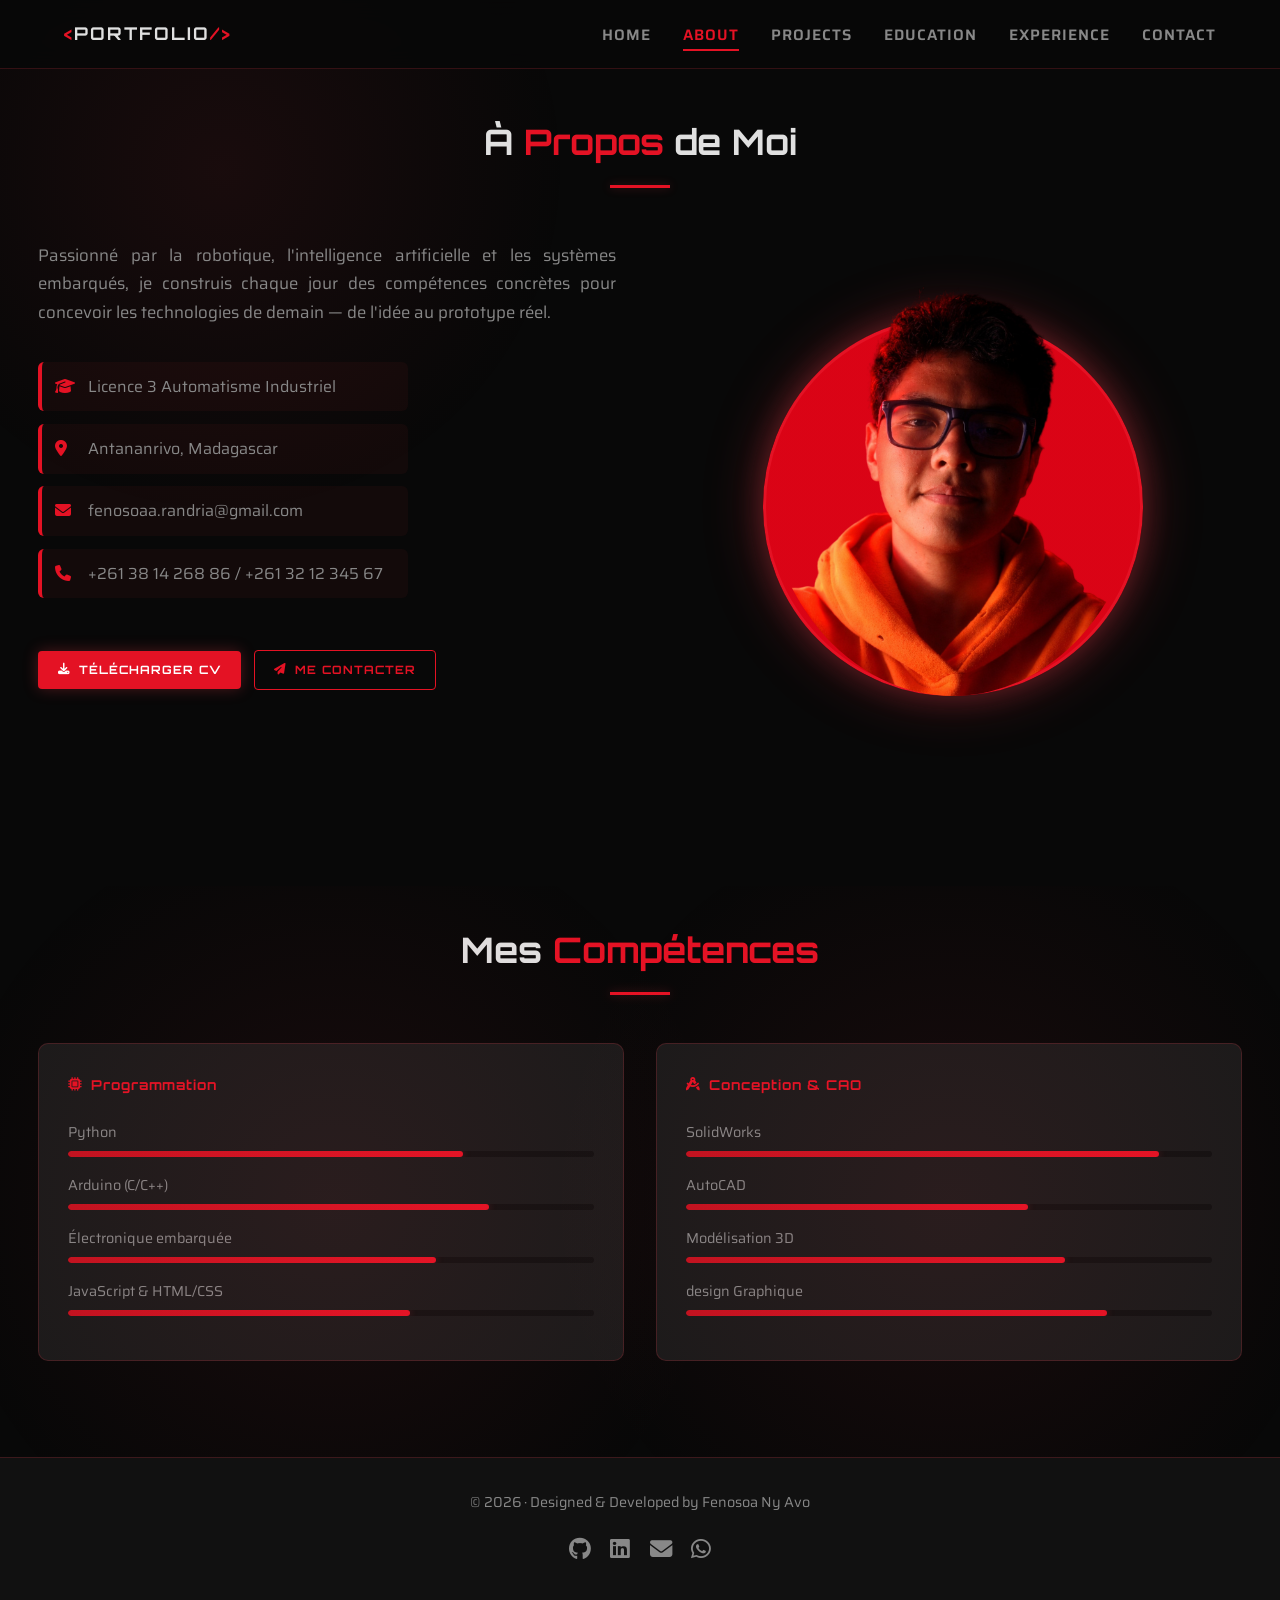
==== about.html @ bbb117fe "first commit" ====
<!DOCTYPE html>
<html lang="fr">
<head>
  <meta charset="UTF-8" />
  <meta name="viewport" content="width=device-width, initial-scale=1.0" />
  <title>À Propos | Fenosoa Ny Avo - Portfolio</title>

  <!-- Google Fonts -->
  <link href="https://fonts.googleapis.com/css2?family=Orbitron:wght@400;700;900&family=Saira:wght@300;400;600;700&display=swap" rel="stylesheet" />

  <!-- Font Awesome (icônes) -->
  <link rel="stylesheet" href="https://cdnjs.cloudflare.com/ajax/libs/font-awesome/6.5.0/css/all.min.css" />

  <link rel="stylesheet" href="css/style.css" />
</head>
<body>

  <!-- ========== NAVBAR ========== -->
  <nav class="navbar" id="navbar">
    <div class="nav-logo">
      <span class="logo-bracket">&lt;</span>PORTFOLIO<span class="logo-bracket">/&gt;</span>
    </div>
    <ul class="nav-links" id="nav-links">
      <li><a href="index.html">Home</a></li>
      <li><a href="about.html" class="active">About</a></li>
      <li><a href="projects.html">Projects</a></li>
      <li><a href="education.html">Education</a></li>
      <li><a href="experience.html">Experience</a></li>
      <li><a href="contact.html">Contact</a></li>
    </ul>
    <div class="hamburger" id="hamburger">
      <span></span>
      <span></span>
      <span></span>
    </div>
  </nav>

  <!-- ========== ABOUT SECTION ========== -->
  <section class="section" id="about" style="padding-top: 5rem;">
    <div class="container">
     <h2 class="section-title" >À <span class="red">Propos</span> de Moi</h2>
      <div class="about-grid">
        <!-- ABOUT TEXT -->
        <div class="about-text">
          <p>
            Passionné par la robotique, l'intelligence artificielle et les systèmes embarqués,
            je construis chaque jour des compétences concrètes pour concevoir les technologies
            de demain — de l'idée au prototype réel.
          </p>

          <!-- INFO ITEMS -->
          <div class="about-info">
            <div class="info-item">
              <i class="fas fa-graduation-cap"></i>
              <span><strong></strong> Licence 3 Automatisme Industriel </span>
            </div>
            <div class="info-item">
              <i class="fas fa-map-marker-alt"></i>
              <span><strong></strong> Antananrivo, Madagascar</span>
            </div>
            <div class="info-item">
              <i class="fas fa-envelope"></i>
              <span><strong></strong> fenosoaa.randria@gmail.com</span>
            </div>
            <div class="info-item">
              <i class="fas fa-phone"></i>
              <span><strong></strong> +261 38 14 268 86 / +261 32 12 345 67</span>
            </div>
          </div>

          <!-- BUTTONS -->
          <div class="about-buttons">
            <a href="assets/cv/cv.pdf" class="btn btn-primary" download>
              <i class="fas fa-download"></i> Télécharger CV
            </a>
            <a href="contact.html" class="btn btn-outline">
              <i class="fas fa-paper-plane"></i> Me Contacter
            </a>
          </div>
        </div>

        <!-- ABOUT PHOTO -->
        <div class="about-photo">
          <img src="assets/img/photo2.png" alt="Fenosoa Ny Avo" />
        </div>
      </div>
    </div>
  </section>

  <!-- ========== SKILLS SECTION ========== -->
  <section class="section">
    <div class="container">
      <h2 class="section-title">Mes <span class="red">Compétences</span></h2>
      <div class="skills-grid">

        <div class="skill-category">
          <h3><i class="fas fa-microchip"></i> Programmation</h3>
          <div class="skill-item">
            <span>Python</span>
            <div class="bar"><div class="fill" style="--w:75%"></div></div>
          </div>
          <div class="skill-item">
            <span>Arduino (C/C++)</span>
            <div class="bar"><div class="fill" style="--w:80%"></div></div>
          </div>
          <div class="skill-item">
            <span>Électronique embarquée</span>
            <div class="bar"><div class="fill" style="--w:70%"></div></div>
          </div>
          <div class="skill-item">
            <span>JavaScript & HTML/CSS</span>
            <div class="bar"><div class="fill" style="--w:65%"></div></div>
          </div>
        </div>

        <div class="skill-category">
          <h3><i class="fas fa-drafting-compass"></i> Conception & CAO</h3>
          <div class="skill-item">
            <span>SolidWorks</span>
            <div class="bar"><div class="fill" style="--w:90%"></div></div>
          </div>
          <div class="skill-item">
            <span>AutoCAD</span>
            <div class="bar"><div class="fill" style="--w:65%"></div></div>
          </div>
          <div class="skill-item">
            <span>Modélisation 3D</span>
            <div class="bar"><div class="fill" style="--w:72%"></div></div>
          </div>
          <div class="skill-item">
            <span>design Graphique</span>
            <div class="bar"><div class="fill" style="--w:80%"></div></div>
          </div>
        </div>

      </div>
    </div>
  </section>

  <!-- ========== FOOTER ========== -->
  <footer class="footer">
    <p>&copy; 2026  · Designed & Developed by Fenosoa Ny Avo</p>
    <div class="footer-links">
      <a href="https://github.com/Fenosoa-R" target="_blank"><i class="fab fa-github"></i></a>
      <a href="https://linkedin.com/in/fenosoa-ny-avo-randriamampionona-79b3913aa" target="_blank"><i class="fab fa-linkedin"></i></a>
      <a href="mailto:fenosoaa.randria@gmail.com"><i class="fas fa-envelope"></i></a>
      <a href="https://wa.me/261381426886" target="_blank" aria-label="WhatsApp"><i class="fab fa-whatsapp"></i></a>
    </div>
  </footer>

  <script src="js/main.js"></script>
</body>
</html>
---- css/style.css ----
/* ====================================================================
   PORTFOLIO FENOSOA - MAIN STYLESHEET
   Optimisé et organisé par sections
   ==================================================================== */

/* ========== 1. RESET & VARIABLES GLOBALES ========== */
*, *::before, *::after {
  margin: 0;
  padding: 0;
  box-sizing: border-box;
}

:root {
  --red: #e41224;
  --red-dark: #c1121f;
  --red-glow: rgba(230, 57, 70, 0.3);
  --bg: #080808;
  --bg-2: #111111;
  --bg-3: #1a1a1a;
  --text: #e0e0e0;
  --text-muted: #888;
  --border: rgba(230, 57, 70, 0.2);
  --font-tech: 'Orbitron', monospace;
  --font-body: 'Saira', sans-serif;
}

html { scroll-behavior: smooth; }

body {
  background-color: var(--bg);
  color: var(--text);
  font-family: var(--font-body);
  font-size: 1.05rem;
  line-height: 1.7;
  overflow-x: hidden;
}

body::before {
  content: '';
  position: fixed;
  top: -20%;
  left: -10%;
  width: 700px;
  height: 700px;
  background: radial-gradient(circle, rgba(230, 57, 70, 0.08) 0%, transparent 70%);
  pointer-events: none;
  z-index: 0;
}

.red { color: var(--red); }

/* ========== 2. SCROLLBAR ========== */
::-webkit-scrollbar { width: 6px; }
::-webkit-scrollbar-track { background: var(--bg); }
::-webkit-scrollbar-thumb { background: var(--red); border-radius: 3px; }

/* ========== 3. NAVIGATION BAR ========== */
.navbar {
  position: fixed;
  top: 0;
  left: 0;
  right: 0;
  z-index: 1000;
  display: flex;
  align-items: center;
  justify-content: space-between;
  padding: 1.2rem 5%;
  background: rgba(8, 8, 8, 0.85);
  backdrop-filter: blur(12px);
  border-bottom: 1px solid var(--border);
  transition: all 0.3s ease;
}

.navbar.scrolled {
  padding: 0.8rem 5%;
  border-bottom-color: var(--red);
  box-shadow: 0 0 20px var(--red-glow);
}

.nav-logo {
  font-family: var(--font-tech);
  font-size: 1.1rem;
  font-weight: 700;
  letter-spacing: 2px;
  color: var(--text);
}

.logo-bracket {
  color: var(--red);
}

.nav-links {
  display: flex;
  gap: 2rem;
  list-style: none;
}

.nav-links a {
  text-decoration: none;
  color: var(--text-muted);
  font-family: var(--font-body);
  font-weight: 600;
  font-size: 0.95rem;
  letter-spacing: 1px;
  text-transform: uppercase;
  transition: color 0.3s;
  position: relative;
}

.nav-links a::after {
  content: '';
  position: absolute;
  bottom: -4px;
  left: 0;
  width: 0;
  height: 2px;
  background: var(--red);
  transition: width 0.3s;
}

.nav-links a.active,
.nav-links a:hover {
  color: var(--red);
}

.nav-links a.active::after,
.nav-links a:hover::after {
  width: 100%;
}

/* Hamburger Menu */
.hamburger {
  display: none;
  flex-direction: column;
  gap: 5px;
  cursor: pointer;
  z-index: 1000;
}

.hamburger span {
  display: block;
  width: 25px;
  height: 2px;
  background: var(--text);
  transition: all 0.3s;
}

.hamburger.active span:nth-child(1) {
  transform: rotate(45deg) translate(5px, 5px);
  background: var(--red);
}

.hamburger.active span:nth-child(2) {
  opacity: 0;
}

.hamburger.active span:nth-child(3) {
  transform: rotate(-45deg) translate(5px, -5px);
  background: var(--red);
}

/* ========== 4. BUTTONS ========== */
.btn {
  display: inline-flex;
  align-items: center;
  gap: 0.5rem;
  padding: 0.75rem 1.8rem;
  border-radius: 4px;
  font-family: var(--font-tech);
  font-size: 0.8rem;
  font-weight: 700;
  letter-spacing: 2px;
  text-decoration: none;
  text-transform: uppercase;
  transition: all 0.3s;
  cursor: pointer;
  border: none;
}

.btn-primary {
  background: var(--red);
  color: #fff;
  box-shadow: 0 0 15px var(--red-glow);
}

.btn-primary:hover {
  background: var(--red-dark);
  box-shadow: 0 0 30px var(--red-glow);
  transform: translateY(-2px);
}

.btn-outline {
  background: transparent;
  color: var(--red);
  border: 1px solid var(--red);
}

.btn-outline:hover {
  background: var(--red);
  color: #fff;
  box-shadow: 0 0 20px var(--red-glow);
  transform: translateY(-2px);
}

.btn-sm {
  padding: 0.5rem 1.2rem;
  font-size: 0.75rem;
}

/* ========== 5. HERO SECTION ========== */
.hero {
  min-height: 100vh;
  display: flex;
  align-items: center;
  justify-content: space-between;
  padding: 0 5%;
  padding-top: 80px;
  gap: 3rem;
  position: relative;
  overflow: hidden;
}

.hero::before {
  content: '';
  position: absolute;
  top: -50%;
  left: -20%;
  width: 600px;
  height: 600px;
  background: radial-gradient(circle, var(--red-glow) 0%, transparent 70%);
  pointer-events: none;
}

.hero-content {
  flex: 1;
  max-width: 600px;
  z-index: 1;
}

.hero-subtitle {
  font-family: var(--font-tech);
  font-size: 0.85rem;
  color: var(--red);
  letter-spacing: 4px;
  text-transform: uppercase;
  margin-bottom: 1rem;
}

.hero-title {
  font-family: var(--font-tech);
  font-size: clamp(1.8rem, 4vw, 3rem);
  font-weight: 900;
  color: #fff;
  line-height: 1.2;
  margin-bottom: 1.5rem;
  min-height: 80px;
  display: block;  
  word-break: break-word;
}

.hero-name {
  color: #fff;
  font-weight: 900;
  letter-spacing: 2px;
  display: block;  
}

.typed-text {
  color: var(--red);
  display: inline;  
}

.cursor {
  color: var(--red);
  animation: blink 0.8s infinite;
  margin-left: 0.1rem;
}

@keyframes blink {
  0%, 100% { opacity: 1; }
  50% { opacity: 0; }
}

.hero-desc {
  color: var(--text-muted);
  font-size: 1.05rem;
  margin-bottom: 2rem;
  max-width: 500px;
  line-height: 1.8;
}

.hero-buttons {
  display: flex;
  gap: 1rem;
  flex-wrap: wrap;
  margin-bottom: 1.5rem;
}

.hero-socials {
  display: flex;
  gap: 1rem;
  flex-wrap: wrap;
}

.hero-socials a {
  display: inline-flex;
  align-items: center;
  justify-content: center;
  width: 45px;
  height: 45px;
  border-radius: 50%;
  background: rgba(230, 57, 70, 0.1);
  border: 2px solid var(--red);
  color: var(--red);
  font-size: 1.2rem;
  transition: all 0.3s;
  text-decoration: none;
}

.hero-socials a:hover {
  background: var(--red);
  color: #fff;
  transform: translateY(-5px);
  box-shadow: 0 10px 25px var(--red-glow);
}

/* Hero Photo */
.hero-photo {
  flex: 1;
  display: flex;
  align-items: center;
  justify-content: center;
  position: relative;
  min-height: 450px;
}

.photo-ring {
  position: relative;
  width: 420px;
  height: 420px;
}

.photo-ring-inner {
  position: relative;
  width: 100%;
  height: 100%;
  border-radius: 50%;
  overflow: hidden;
  border: 3px solid var(--red);
  box-shadow: 0 0 40px var(--red-glow), inset 0 0 30px rgba(230, 57, 70, 0.2);
}

.photo-ring-inner img {
  width: 100%;
  height: 100%;
  object-fit: cover;
  transition: transform 0.3s;
}

.photo-ring-inner:hover img {
  transform: scale(1.05);
}

.ring-decoration {
  position: absolute;
  border-radius: 50%;
  border: 2px solid var(--border);
  animation: rotate 20s linear infinite;
}

.r1 {
  width: 445px;
  height: 445px;
  top: 50%;
  left: 50%;
  transform: translate(-50%, -50%);
  animation-duration: 15s;
}

.r2 {
  width: 500px;
  height: 500px;
  top: 50%;
  left: 50%;
  transform: translate(-50%, -50%);
  animation-duration: 20s;
  animation-direction: reverse;
  border-style: dashed;
}

.r3 {
  width: 390px;
  height: 390px;
  top: 50%;
  left: 50%;
  transform: translate(-50%, -50%);
  animation-duration: 25s;
}

@keyframes rotate {
  from { transform: translate(-50%, -50%) rotate(0deg); }
  to { transform: translate(-50%, -50%) rotate(360deg); }
}

/* ========== 6. SECTIONS & CONTAINERS ========== */
.section {
  padding: 6rem 0;
  position: relative;
  overflow: hidden;
}

.section-dark {
  background: var(--bg-2);
}

.container {
  max-width: 1300px;
  margin: 0 auto;
  padding: 0 3%;
  position: relative;
  z-index: 1;
}

.container-narrow {
  max-width: 1000px;
  padding: 0 5%;
}

.section-title {
  font-family: var(--font-tech);
  font-size: clamp(1.5rem, 3vw, 2.2rem);
  font-weight: 700;
  margin-top: 2rem;
  margin-bottom: 3rem;
  text-align: center;
  position: relative;
}

.section-title::after {
  content: '';
  display: block;
  width: 60px;
  height: 3px;
  background: var(--red);
  margin: 0.8rem auto 0;
  box-shadow: 0 0 10px var(--red-glow);
}

.section-subtitle {
  text-align: center;
  color: var(--text-muted);
  font-size: 1rem;
  margin-bottom: 3rem;
  max-width: 600px;
  margin-left: auto;
  margin-right: auto;
}

/* ========== 7. INTERESTS SECTION ========== */
.interests {
  padding: 6rem 0;
  background: var(--bg);
}

.interests-label {
  text-align: center;
  font-family: var(--font-tech);
  font-size: 0.85rem;
  color: var(--red);
  letter-spacing: 3px;
  text-transform: uppercase;
  margin-bottom: 0.5rem;
}

.interests-title {
  font-family: var(--font-tech);
  font-size: clamp(1.5rem, 3vw, 2.2rem);
  font-weight: 700;
  text-align: center;
  margin-bottom: 3rem;
}

.interests-grid {
  display: grid;
  grid-template-columns: repeat(4, 1fr);
  gap: 2.5rem;
}

.interest-card {
  background: var(--bg-3);
  border: 1px solid rgba(230, 57, 70, 0.4);
  border-radius: 10px;
  padding: 1.2rem;
  transition: all 0.3s ease;
  text-align: center;
  display: flex;
  flex-direction: column;
  gap: 0.6rem;
  box-shadow: 0 0 15px rgba(230, 57, 70, 0.08), inset 0 0 15px rgba(230, 57, 70, 0.03);
  position: relative;
}

.interest-card::before {
  content: '';
  position: absolute;
  top: -50%;
  left: -50%;
  width: 200%;
  height: 200%;
  background: radial-gradient(circle, rgba(230, 57, 70, 0.08) 0%, transparent 60%);
  pointer-events: none;
  z-index: 0;
}

.interest-card:hover {
  border-color: var(--red);
  transform: translateY(-8px);
  box-shadow: 0 15px 40px var(--red-glow);
  background: rgba(230, 57, 70, 0.05);
}

.interest-icon {
  font-size: 2.5rem;
  color: var(--red);
  text-shadow: 0 0 20px var(--red-glow);
  display: flex;
  justify-content: center;
}

.interest-card h3 {
  font-family: var(--font-tech);
  font-size: 0.78rem;
  color: #fff;
  letter-spacing: 1px;
}

.interest-card p {
  color: var(--text-muted);
  font-size: 1rem;
  flex: 1;
}

.interest-tags {
  display: flex;
  flex-wrap: wrap;
  gap: 0.5rem;
  justify-content: center;
}

.interest-tags span {
  background: rgba(230, 57, 70, 0.15);
  color: var(--red);
  border: 1px solid var(--border);
  padding: 0.3rem 0.8rem;
  border-radius: 20px;
  font-size: 0.7rem;
  font-family: var(--font-tech);
}

/* ========== 8. STATS SECTION ========== */
.stats {
  padding: 4rem 0;
  background: var(--bg);
}

.stats-grid {
  display: grid;
  grid-template-columns: repeat(4, 1fr);
  gap: 2rem;
}

.stat-item {
  text-align: center;
  display: flex;
  flex-direction: column;
  gap: 0.8rem;
}

.stat-number {
  font-family: var(--font-tech);
  font-size: 2.5rem;
  font-weight: 900;
  color: var(--red);
  text-shadow: 0 0 20px var(--red-glow);
}

.stat-label {
  font-family: var(--font-tech);
  font-size: 0.85rem;
  color: var(--text-muted);
  letter-spacing: 1px;
  text-transform: uppercase;
}

/* ========== 9. CTA SECTION ========== */
.cta {
  padding: 6rem 0;
  background: linear-gradient(135deg, rgba(230, 57, 70, 0.1) 0%, rgba(193, 18, 31, 0.05) 100%);
}

.cta-box {
  background: var(--bg-3);
  border: 1px solid rgba(230, 57, 70, 0.4);
  border-radius: 10px;
  padding: 3rem;
  text-align: center;
  box-shadow: 0 0 15px rgba(230, 57, 70, 0.08), inset 0 0 15px rgba(230, 57, 70, 0.03);
}

.cta-box h2 {
  font-family: var(--font-tech);
  font-size: clamp(1.5rem, 3vw, 2rem);
  margin-bottom: 0.8rem;
}

.cta-box p {
  color: var(--text-muted);
  font-size: 1rem;
  margin-bottom: 2rem;
  max-width: 600px;
  margin-left: auto;
  margin-right: auto;
}

.cta-buttons {
  display: flex;
  gap: 1.5rem;
  justify-content: center;
  flex-wrap: wrap;
}

/* ========== 10. ABOUT SECTION ========== */
.about-grid {
  display: grid;
  grid-template-columns: 1fr 1fr;
  gap: 3rem;
  align-items: center;
}

.about-text {
  display: flex;
  flex-direction: column;
  gap: 1.2rem;
}

.about-text p {
  color: var(--text-muted);
  font-size: 1.05rem;
  line-height: 1.7;
  text-align: justify;
}

.about-text strong {
  color: var(--red);
  font-weight: 600;
}

/* About Info Items */
.about-info {
  margin: 1rem 0;
  display: flex;
  flex-direction: column;
  gap: 0.8rem;
  max-width: 370px;
}

.info-item {
  display: flex;
  align-items: flex-start;
  gap: 0.8rem;
  color: var(--text-muted);
  padding: 0.8rem;
  background: rgba(230, 57, 70, 0.05);
  border-left: 4px solid var(--red);
  border-radius: 6px;
  transition: all 0.3s;
  font-size: 0.85rem;
}

.info-item:hover {
  background: rgba(230, 57, 70, 0.15);
  transform: translateX(8px);
  box-shadow: 0 5px 15px var(--red-glow);
}

.info-item i {
  color: var(--red);
  width: 20px;
  font-size: 1rem;
  margin-top: 0.2rem;
  flex-shrink: 0;
}

.info-item span {
  font-size: 1rem;
  line-height: 1.5;
}

.info-item a {
  color: var(--text-muted);
  text-decoration: none;
  transition: color 0.3s;
}

.info-item a:hover {
  color: var(--red);
}

/* About Buttons */
.about-buttons {
  display: flex;
  gap: 0.8rem;
  flex-wrap: wrap;
  margin-top: 1rem;
  align-items: center;
}

.about-buttons .btn {
  padding: 0.6rem 1.2rem;
  font-size: 0.72rem;
  letter-spacing: 1px;
}

/* About Photo */
.about-photo {
  display: flex;
  justify-content: center;
  align-items: flex-end;
  position: relative;
}

.about-photo img {
  width: 380px;
  height: 460px;
  object-fit: cover;
  object-position: top center;
  border-radius: 50%;
  clip-path: ellipse(190px 230px at 50% 60%);
  position: relative;
  z-index: 2;
  transition: transform 0.3s;
}

.about-photo::after {
  content: '';
  position: absolute;
  bottom: 0;
  width: 380px;
  height: 380px;
  border: 3px solid var(--red);
  box-shadow: 0 0 30px var(--red-glow), 0 0 60px var(--red-glow);
  z-index: 1;
  border-radius: 50%;
  background: radial-gradient(ellipse at 50% 100%, rgba(242, 4, 24, 0.9) 100%, transparent 75%);
}

#about {
  padding-top: 1rem;
}

/* ========== 11. SKILLS SECTION ========== */
.skills-grid {
  display: grid;
  grid-template-columns: repeat(2, 1fr);
  gap: 2rem;
}

.skill-category {
  background: var(--bg-3);
  border: 1px solid var(--border);
  border-radius: 10px;
  padding: 1.8rem;
  transition: border-color 0.3s;
}

.skill-category::before {
  content: '';
  position: absolute;
  top: -50%;
  left: -50%;
  width: 200%;
  height: 200%;
  background: radial-gradient(circle, rgba(230, 57, 70, 0.08) 0%, transparent 60%);
  pointer-events: none;
  z-index: 0;
}

.skill-category:hover {
  border-color: var(--red);
}

.skill-category h3 {
  font-family: var(--font-tech);
  font-size: 0.85rem;
  color: var(--red);
  margin-bottom: 1.5rem;
  letter-spacing: 1px;
  display: flex;
  align-items: center;
  gap: 0.5rem;
}

.skill-category p {
  color: var(--text-muted);
  margin-bottom: 1rem;
}

.skill-item {
  margin-bottom: 1rem;
}

.skill-item span {
  display: block;
  font-size: 0.9rem;
  color: var(--text-muted);
  margin-bottom: 0.4rem;
}

.bar {
  width: 100%;
  height: 6px;
  background: var(--bg-2);
  border-radius: 3px;
  overflow: hidden;
}

.fill {
  height: 100%;
  width: 0;
  background: linear-gradient(90deg, var(--red-dark), var(--red));
  border-radius: 3px;
  box-shadow: 0 0 8px var(--red-glow);
  transition: width 1.5s ease;
}

.fill.animated {
  width: var(--w);
}

/* ========== 12. EDUCATION PAGE ========== */
.edu-wrapper {
  position: relative;
  padding-left: 120px;
}

.edu-line {
  position: absolute;
  left: 80px;
  top: 0;
  bottom: 0;
  width: 2px;
  background: linear-gradient(to bottom, var(--red), transparent);
}

.edu-ball {
  position: absolute;
  left: 72px;
  width: 18px;
  height: 18px;
  background: var(--red);
  border-radius: 50%;
  box-shadow: 0 0 15px var(--red-glow), 0 0 30px var(--red-glow);
  transition: top 0.4s cubic-bezier(0.4, 0, 0.2, 1);
  z-index: 2;
}

.edu-date {
  position: absolute;
  left: -50px;
  width: 95px;
  text-align: right;
  font-family: var(--font-tech);
  font-size: 1.3rem;
  color: var(--red);
  letter-spacing: 1px;
  transition: all 0.4s ease;
  opacity: 0;
  transform: translateX(-5px);
  white-space: nowrap;
}

.edu-date.visible {
  opacity: 1;
  transform: translateX(0);
}

.edu-item {
  position: relative;
  padding: 1.2rem 1.5rem;
  margin-bottom: 0.5rem;
  border-radius: 10px;
  cursor: pointer;
}

.edu-item:hover,
.edu-item.active {
  background: rgba(230, 57, 70, 0.05);
  border: 1px solid rgba(230, 57, 70, 0.4);
  box-shadow: 0 0 12px rgba(230, 57, 70, 0.15);
}

.edu-item h3 {
  font-family: var(--font-body);
  font-size: 1.15rem;
  font-weight: 400;
  color: #fff;
  margin-bottom: 0.4rem;
  line-height: 1.4;
  letter-spacing: 0.3px;
}

.edu-item p {
  color: var(--text-muted);
  font-size: 0.9rem;
  font-weight: 300;
  letter-spacing: 0.5px;
}

/* ========== 13. PROJECTS SECTION ========== */
.projects-grid {
  display: grid;
  grid-template-columns: repeat(3, 1fr);
  gap: 1.8rem;
}

.project-card {
  background: linear-gradient(to top, rgba(230, 57, 70, 0.08) 0%, var(--bg-3) 60%);
  border: 1px solid var(--border);
  border-radius: 10px;
  padding: 2rem;
  transition: all 0.3s;
  display: flex;
  flex-direction: column;
  gap: 0.8rem;
}

.project-card::before {
  content: '';
  position: absolute;
  top: -50%;
  left: -50%;
  width: 200%;
  height: 200%;
  background: radial-gradient(circle, rgba(230, 57, 70, 0.08) 0%, transparent 60%);
  pointer-events: none;
  z-index: 0;
}

.project-card:hover {
  border-color: var(--red);
  transform: translateY(-6px);
  box-shadow: 0 10px 30px var(--red-glow);
}

.project-icon {
  font-size: 2.5rem;
  color: var(--red);
  margin-bottom: 0.5rem;
}

.project-card h3 {
  font-family: var(--font-tech);
  font-size: 0.95rem;
  color: #fff;
}

.project-card p {
  color: var(--text-muted);
  font-size: 0.9rem;
  flex: 1;
}

.project-tags {
  display: flex;
  flex-wrap: wrap;
  gap: 0.5rem;
}

.project-tags span {
  background: rgba(230, 57, 70, 0.15);
  color: var(--red);
  border: 1px solid var(--border);
  padding: 0.2rem 0.7rem;
  border-radius: 20px;
  font-size: 0.78rem;
  font-family: var(--font-tech);
}

/* ========== 14. PROJECT DETAILS & PHOTOS ========== */
.project-detail {
  background: var(--bg-3);
  border: 1px solid rgba(221, 15, 32, 0.4);
  border-radius: 12px;
  padding: 2.5rem;
  margin-bottom: 2rem;
  transition: all 0.3s;
  box-shadow: 0 0 15px rgba(230, 57, 70, 0.08), inset 0 0 15px rgba(230, 57, 70, 0.03);
}

.project-detail::before {
  content: '';
  position: absolute;
  top: -50%;
  left: -50%;
  width: 200%;
  height: 200%;
  background: radial-gradient(circle, rgba(230, 57, 70, 0.08) 0%, transparent 60%);
  pointer-events: none;
  z-index: 0;
}

.project-detail:hover {
  border-color: var(--red);
  box-shadow: 0 10px 30px var(--red-glow);
}

.detail-header {
  display: flex;
  align-items: center;
  gap: 2rem;
  margin-bottom: 2rem;
  padding-bottom: 1.5rem;
  border-bottom: 1px solid var(--border);
}

.detail-icon {
  font-size: 3rem;
  color: var(--red);
  text-shadow: 0 0 20px var(--red-glow);
  min-width: 70px;
  text-align: center;
}

.detail-title h3 {
  font-family: var(--font-tech);
  font-size: 1.4rem;
  color: #fff;
  margin-bottom: 0.5rem;
}

.detail-date {
  color: var(--red);
  font-size: 0.9rem;
  letter-spacing: 1px;
}

.detail-content {
  display: grid;
  grid-template-columns: 2fr 1fr;
  gap: 2rem;
  align-items: start;
}

.detail-text h4 {
  font-family: var(--font-tech);
  font-size: 0.95rem;
  color: var(--red);
  margin-top: 1.5rem;
  margin-bottom: 0.8rem;
  letter-spacing: 1px;
  display: flex;
  align-items: center;
  gap: 0.5rem;
}

.detail-text p {
  color: var(--text-muted);
  margin-bottom: 1rem;
  line-height: 1.8;
  font-size: 0.95rem;
}

.detail-text ul li {
  color: var(--text-muted);
  margin-bottom: 0.5rem;
  font-size: 0.95rem;
}

.tech-stack {
  display: flex;
  flex-wrap: wrap;
  gap: 0.8rem;
  margin-top: 1rem;
}

.tech-tag {
  background: rgba(230, 57, 70, 0.2);
  color: var(--red);
  border: 1px solid var(--border);
  padding: 0.4rem 0.9rem;
  border-radius: 20px;
  font-size: 0.8rem;
  font-family: var(--font-tech);
  transition: all 0.3s;
}

.tech-tag:hover {
  background: rgba(230, 57, 70, 0.4);
  box-shadow: 0 0 10px var(--red-glow);
}

/* Project Photos */
.project-photos {
  display: grid;
  grid-template-columns: repeat(2, 1fr);
  gap: 0.8rem;
  margin-top: 0.5rem;
}

.project-photos.single {
  grid-template-columns: 1fr;
}

.photo-slot {
  position: relative;
  border-radius: 10px;
  overflow: hidden;
  border: 1px solid var(--border);
  background: var(--bg-3);
  aspect-ratio: 4/3;
  transition: all 0.3s;
}

.photo-slot img {
  width: 100%;
  height: 100%;
  object-fit: cover;
  display: block;
  transition: transform 0.4s ease;
}

.photo-slot:hover {
  border-color: var(--red);
  box-shadow: 0 0 20px var(--red-glow);
}

.photo-slot:hover img {
  transform: scale(1.05);
}

.photo-overlay {
  position: absolute;
  inset: 0;
  background: rgba(8, 8, 8, 0.5);
  display: flex;
  align-items: center;
  justify-content: center;
  opacity: 0;
  transition: opacity 0.3s;
}

.photo-slot:hover .photo-overlay {
  opacity: 1;
}

.photo-overlay i {
  color: #fff;
  font-size: 1.8rem;
}

.photo-slot.no-photo {
  border-style: dashed;
  display: flex;
  flex-direction: column;
  align-items: center;
  justify-content: center;
  gap: 0.6rem;
  min-height: 160px;
}

.photo-slot.no-photo i {
  font-size: 2rem;
  color: rgba(230, 57, 70, 0.35);
}

.photo-slot.no-photo span {
  font-size: 0.78rem;
  color: var(--text-muted);
  font-family: var(--font-tech);
  letter-spacing: 1px;
}

.detail-photos-label {
  font-family: var(--font-tech);
  font-size: 0.78rem;
  color: var(--red);
  letter-spacing: 2px;
  text-transform: uppercase;
  margin-bottom: 0.8rem;
  display: flex;
  align-items: center;
  gap: 0.5rem;
}

.detail-gallery {
  display: grid;
  grid-template-columns: repeat(3, 1fr);
  gap: 1rem;
}

.gallery-item {
  background: rgba(230, 57, 70, 0.05);
  border: 1px solid var(--border);
  border-radius: 8px;
  padding: 1.5rem;
  text-align: center;
  transition: all 0.3s;
  cursor: pointer;
}

.gallery-item:hover {
  border-color: var(--red);
  box-shadow: 0 5px 15px var(--red-glow);
  transform: translateY(-3px);
  background: rgba(230, 57, 70, 0.1);
}

.gallery-item i {
  font-size: 2rem;
  color: var(--red);
  margin-bottom: 0.5rem;
  display: block;
  text-shadow: 0 0 10px var(--red-glow);
}

.gallery-item p {
  color: var(--text-muted);
  font-size: 0.85rem;
}

.gallery-item a {
  color: inherit;
  text-decoration: none;
}

/* ========== 15. TIMELINE SECTION ========== */
.timeline {
  position: relative;
  padding-left: 2rem;
}

.timeline::before {
  content: '';
  position: absolute;
  left: 0;
  top: 0;
  bottom: 0;
  width: 2px;
  background: linear-gradient(to bottom, var(--red), transparent);
}

.timeline-item {
  position: relative;
  margin-bottom: 1rem;
  padding-left: 2rem;
}

.timeline-dot {
  position: absolute;
  left: -2.45rem;
  top: 50%;
  transform: translateY(-50%);
  width: 14px;
  height: 14px;
  background: var(--red);
  border-radius: 50%;
  box-shadow: 0 0 10px var(--red-glow);
  display: flex;
  align-items: center;
  justify-content: center;
  transition: all 0.4s ease;
  overflow: hidden;
  z-index: 2;
}

.dot-year {
  font-family: var(--font-tech);
  font-size: 0px;
  color: #fff;
  white-space: nowrap;
  opacity: 0;
  transition: all 0.4s ease;
  font-weight: 700;
}

.timeline-item:hover .timeline-dot {
  width: 150px;
  height: 40px;
  border-radius: 15px;
  left: -8.5rem;
  box-shadow: 0 0 20px var(--red-glow), 0 0 40px var(--red-glow);
}

.timeline-item:hover .dot-year {
  font-size: 1rem;
  opacity: 1;
}

.timeline-content {
  background: linear-gradient(135deg, var(--bg-3) 0%, rgba(230, 57, 70, 0.06) 100%);
  border: 1px solid var(--border);
  border-radius: 8px;
  padding: 1.1rem;
  transition: border-color 0.3s;
}

.timeline-content:hover {
  border-color: var(--red);
  box-shadow: 0 0 20px var(--red-glow);
}

.timeline-date {
  font-family: var(--font-tech);
  font-size: 0.78rem;
  color: var(--red);
  letter-spacing: 2px;
}

.timeline-content h3 {
  font-family: var(--font-body);
  font-size: 1.2rem;
  font-weight: 400;
  color: #fff;
  margin-bottom: 0.3rem;
}

.timeline-content p {
  color: var(--text-muted);
  font-size: 1rem;
}

/* ========== 16. CERTIFICATES SECTION ========== */
.certificates-grid {
  display: grid;
  grid-template-columns: repeat(2, 1fr);
  gap: 2rem;
}

.certificate-card {
  background: var(--bg-3);
  border: 2px solid var(--red);
  border-radius: 12px;
  padding: 2.5rem;
  text-align: center;
  transition: all 0.3s;
  display: flex;
  flex-direction: column;
  gap: 1rem;
}

.certificate-card:hover {
  transform: translateY(-10px);
  box-shadow: 0 20px 50px var(--red-glow);
  background: rgba(230, 57, 70, 0.08);
}

.certificate-icon {
  font-size: 3rem;
  color: var(--red);
  text-shadow: 0 0 20px var(--red-glow);
}

.certificate-card h3 {
  font-family: var(--font-tech);
  font-size: 1.1rem;
  color: #fff;
}

.certificate-card p {
  color: var(--text-muted);
  font-size: 0.9rem;
}

.certificate-date {
  font-family: var(--font-tech);
  font-size: 0.8rem;
  color: var(--red);
  letter-spacing: 1px;
}

.certificate-details {
  text-align: left;
}

/* ========== 17. EXPERIENCES SECTION ========== */
.exp-timeline {
  padding-left: 0;
  display: grid;
  grid-template-columns: repeat(2, 1fr);
  gap: 2rem;
}

.exp-timeline::before {
  display: none;
}

.exp-timeline .timeline-dot {
  display: none;
}

.exp-timeline .timeline-item {
  padding-left: 0;
  margin-bottom: 0;
}

.exp-timeline .timeline-content {
  height: 100%;
  padding: 1rem;
}

.exp-logo {
  width: 60px;
  height: 60px;
  background: var(--bg-2);
  border: 1px solid var(--border);
  border-radius: 10px;
  display: flex;
  align-items: center;
  justify-content: center;
  flex-shrink: 0;
  overflow: hidden;
}

.exp-logo img {
  width: 100%;
  height: 100%;
  object-fit: cover;
  border-radius: 10px;
}

.exp-header {
  display: flex;
  align-items: center;
  gap: 1rem;
  margin-bottom: 1rem;
}

.exp-certificate {
  margin-top: 1.2rem;
  padding: 0.8rem 1rem;
  background: rgba(230, 57, 70, 0.08);
  border: 1px solid var(--red);
  border-radius: 8px;
  display: flex;
  align-items: center;
  justify-content: space-between;
  flex-wrap: wrap;
  gap: 0.8rem;
}

.exp-certificate-info {
  display: flex;
  align-items: center;
  gap: 0.8rem;
}

.exp-certificate-info i {
  color: var(--red);
  font-size: 1.3rem;
}

.exp-certificate-label {
  font-family: var(--font-tech);
  font-size: 0.75rem;
  color: var(--red);
  margin: 0;
}

.exp-certificate-name {
  font-size: 0.9rem;
  color: var(--text);
  margin: 0;
}

/* ========== 18. CONTACT SECTION ========== */
.contact-grid {
  display: grid;
  grid-template-columns: 1fr 1.5fr;
  gap: 3rem;
  align-items: start;
}

.contact-info {
  display: flex;
  flex-direction: column;
  gap: 1rem;
}

.contact-item {
  display: flex;
  align-items: flex-start;
  gap: 1rem;
  margin-bottom: 0.9rem;
}

.contact-item i {
  font-size: 1.4rem;
  color: var(--red);
  margin-top: 0.2rem;
  text-shadow: 0 0 10px var(--red-glow);
}

.contact-item h4 {
  font-family: var(--font-tech);
  font-size: 0.85rem;
  margin-bottom: 0.3rem;
}

.contact-item p {
  color: var(--text-muted);
  font-size: 0.9rem;
}

/* Contact Form */
.contact-form {
  display: flex;
  flex-direction: column;
  gap: 1rem;
}

.contact-form input,
.contact-form textarea,
.contact-form select {
  background: var(--bg-3);
  border: 1px solid var(--border);
  border-radius: 6px;
  padding: 0.9rem 1.2rem;
  color: var(--text);
  font-family: var(--font-body);
  font-size: 0.95rem;
  outline: none;
  transition: border-color 0.3s, box-shadow 0.3s;
  resize: vertical;
}

.contact-form input:focus,
.contact-form textarea:focus,
.contact-form select:focus {
  border-color: var(--red);
  box-shadow: 0 0 10px var(--red-glow);
}

.contact-form input::placeholder,
.contact-form textarea::placeholder {
  color: var(--text-muted);
}

.contact-form select {
  cursor: pointer;
}

.contact-form select option {
  background: var(--bg-3);
  color: var(--text);
}

.form-group {
  display: flex;
  flex-direction: column;
  gap: 0.5rem;
  margin-bottom: 1.5rem;
}

.form-group label {
  font-family: var(--font-tech);
  font-size: 0.85rem;
  color: var(--text);
  letter-spacing: 1px;
  font-weight: 600;
}

/* ========== 19. SOCIAL LINKS ========== */
.social-links {
  display: flex;
  gap: 1rem;
  margin-top: 1.5rem;
  flex-wrap: wrap;
}

.social-btn {
  display: inline-flex;
  align-items: center;
  gap: 0.5rem;
  background: var(--bg-3);
  border: 1px solid var(--border);
  border-radius: 6px;
  padding: 0.8rem 1.2rem;
  color: var(--red);
  text-decoration: none;
  transition: all 0.3s;
  font-size: 0.9rem;
}

.social-btn:hover {
  border-color: var(--red);
  background: rgba(230, 57, 70, 0.1);
  box-shadow: 0 0 10px var(--red-glow);
  transform: translateY(-2px);
}

.social-btn i {
  font-size: 1.2rem;
}

/* ========== 20. FAQ SECTION ========== */
.faq-grid {
  display: grid;
  grid-template-columns: repeat(2, 1fr);
  gap: 2rem;
  margin-top: 2rem;
}

.faq-item {
  background: var(--bg-3);
  border: 1px solid var(--border);
  border-radius: 10px;
  padding: 2rem;
  transition: all 0.3s;
}

.faq-item:hover {
  border-color: var(--red);
  box-shadow: 0 10px 30px var(--red-glow);
  transform: translateY(-5px);
}

.faq-item h3 {
  font-family: var(--font-tech);
  font-size: 0.95rem;
  color: var(--red);
  margin-bottom: 1rem;
  display: flex;
  align-items: center;
  gap: 0.5rem;
  letter-spacing: 1px;
}

.faq-item p {
  color: var(--text-muted);
  font-size: 0.9rem;
  line-height: 1.7;
}

/* ========== 21. PAGE HEADER ========== */
.page-header {
  min-height: 25vh;
  display: flex;
  align-items: center;
  justify-content: center;
  padding: 4rem 5% 2rem;
  text-align: center;
  background: linear-gradient(135deg, rgba(230, 57, 70, 0.1) 0%, transparent 100%);
  position: relative;
  margin-top: 70px;
}

.page-header h1 {
  font-family: var(--font-tech);
  font-size: clamp(1.8rem, 4vw, 2.8rem);
  font-weight: 900;
  margin-bottom: 0.5rem;
}

.page-header p {
  color: var(--text-muted);
  font-size: 0.95rem;
  max-width: 600px;
  line-height: 1.5;
}

/* ========== 22. FOOTER ========== */
.footer {
  background: var(--bg-2);
  border-top: 1px solid var(--border);
  padding: 2rem 5%;
  text-align: center;
  color: var(--text-muted);
  font-size: 0.9rem;
  display: flex;
  flex-direction: column;
  align-items: center;
  gap: 1rem;
}

.footer-links {
  display: flex;
  gap: 1.2rem;
}

.footer-links a {
  color: var(--text-muted);
  font-size: 1.4rem;
  transition: color 0.3s, text-shadow 0.3s;
}

.footer-links a:hover {
  color: var(--red);
  text-shadow: 0 0 10px var(--red-glow);
}

/* ========== 23. ANIMATIONS & SCROLL ========== */
.fade-in {
  opacity: 0;
  transform: translateY(30px);
  transition: opacity 0.7s ease, transform 0.7s ease;
}

.fade-in.visible {
  opacity: 1;
  transform: translateY(0);
}

#project-1,
#project-2,
#project-3 {
  scroll-margin-top: 120px;
}

/* ========== 24. RESPONSIVE - DESKTOP TO TABLET (max-width: 900px) ========== */
@media (max-width: 900px) {
  /* Navigation */
  .hamburger {
    display: flex;
  }

  .nav-links {
    display: none;
  }

  .nav-links.open {
    display: flex;
    flex-direction: column;
    position: fixed;
    top: 0;
    left: 0;
    right: 0;
    bottom: 0;
    background: rgba(8, 8, 8, 0.97);
    justify-content: center;
    align-items: center;
    gap: 2.5rem;
    z-index: 999;
  }

  .nav-links a {
    font-size: 1.2rem;
  }

  /* Hero */
  .hero {
    flex-direction: column;
    text-align: center;
    padding-top: 100px;
  }

  .hero-buttons {
    justify-content: center;
  }

  .hero-socials {
    justify-content: center;
  }

  .hero-photo {
    min-height: 250px;
  }

  .photo-ring {
    width: 250px;
    height: 250px;
  }

  .r1 {
    width: 270px !important;
    height: 270px !important;
  }

  .r2 {
    width: 320px !important;
    height: 320px !important;
  }

  .r3 {
    width: 220px !important;
    height: 220px !important;
  }

  /* Grids */
  .interests-grid {
    grid-template-columns: 1fr;
  }

  .stats-grid {
    grid-template-columns: repeat(2, 1fr);
  }

  .about-grid {
    grid-template-columns: 1fr;
  }

  .about-photo img {
    width: 280px;
    height: 280px;
  }

  .skills-grid {
    grid-template-columns: 1fr;
  }

  .projects-grid {
    grid-template-columns: 1fr 1fr;
  }

  .certificates-grid {
    grid-template-columns: 1fr;
  }

  .contact-grid {
    grid-template-columns: 1fr;
  }

  .faq-grid {
    grid-template-columns: 1fr;
  }

  /* Details */
  .detail-content {
    grid-template-columns: 1fr;
  }

  .detail-gallery {
    grid-template-columns: repeat(2, 1fr);
  }

  .project-detail {
    padding: 1.5rem;
  }

  .detail-header {
    flex-direction: row;
  }

  .cta-box {
    padding: 2rem;
  }

  /* Page Header */
  .page-header {
    min-height: 20vh;
    padding: 3rem 5% 1.5rem;
  }

  .page-header h1 {
    font-size: clamp(1.6rem, 3vw, 2.4rem);
    margin-bottom: 0.3rem;
  }

  .page-header p {
    font-size: 0.9rem;
  }

  #project-1,
  #project-2,
  #project-3 {
    scroll-margin-top: 120px;
  }
}

/* ========== 25. RESPONSIVE - TABLET TO MOBILE (max-width: 600px) ========== */
@media (max-width: 600px) {
  /* Typography */
  .hero-title {
    font-size: 1.6rem;
  }

  /* Hero */
  .photo-ring {
    width: 200px;
    height: 200px;
  }

  .r1 {
    width: 220px !important;
    height: 220px !important;
  }

  .r2 {
    width: 260px !important;
    height: 260px !important;
  }

  .r3 {
    width: 180px !important;
    height: 180px !important;
  }

  .hero-socials {
    flex-direction: column;
    width: 100%;
  }

  .hero-socials a {
    width: 100%;
    justify-content: center;
  }

  /* Grids */
  .interests-grid {
    grid-template-columns: 1fr;
  }

  .projects-grid {
    grid-template-columns: 1fr;
  }

  .stats-grid {
    grid-template-columns: repeat(2, 1fr);
    gap: 1rem;
  }

  .stat-number {
    font-size: 2rem;
  }

  .detail-gallery {
    grid-template-columns: 1fr;
  }

  .detail-content {
    grid-template-columns: 1fr;
  }

  .detail-header {
    flex-direction: column;
    align-items: flex-start;
    gap: 1rem;
  }

  /* About */
  .about-photo img {
    width: 200px;
    height: 200px;
  }

  .about-text p {
    text-align: left;
    font-size: 0.85rem;
  }

  .about-info {
    gap: 0.6rem;
    margin: 0.8rem 0;
  }

  .info-item {
    padding: 0.6rem;
    font-size: 0.8rem;
    gap: 0.6rem;
  }

  .info-item i {
    font-size: 0.9rem;
    width: 18px;
  }

  .about-buttons {
    flex-direction: column;
    gap: 0.6rem;
  }

  .about-buttons .btn {
    width: 100%;
    justify-content: center;
    padding: 0.65rem 1.5rem;
    font-size: 0.75rem;
  }

  /* Forms */
  .contact-grid {
    grid-template-columns: 1fr;
  }

  .form-group {
    margin-bottom: 1rem;
  }

  .social-links {
    flex-direction: column;
  }

  .social-btn {
    width: 100%;
    justify-content: center;
  }

  /* FAQ */
  .faq-grid {
    grid-template-columns: 1fr;
  }

  .cta-box {
    padding: 1.5rem;
  }

  /* Page Header */
  .page-header {
    min-height: 30vh;
    padding: 4rem 5% 2rem;
    margin-top: 60px;
  }

  .page-header h1 {
    font-size: 2rem;
  }

  /* Details */
  .project-detail {
    padding: 1rem;
  }

  .about-text .section-title {
    font-size: 1.4rem;
  }

  #project-1,
  #project-2,
  #project-3 {
    scroll-margin-top: 100px;
  }
}
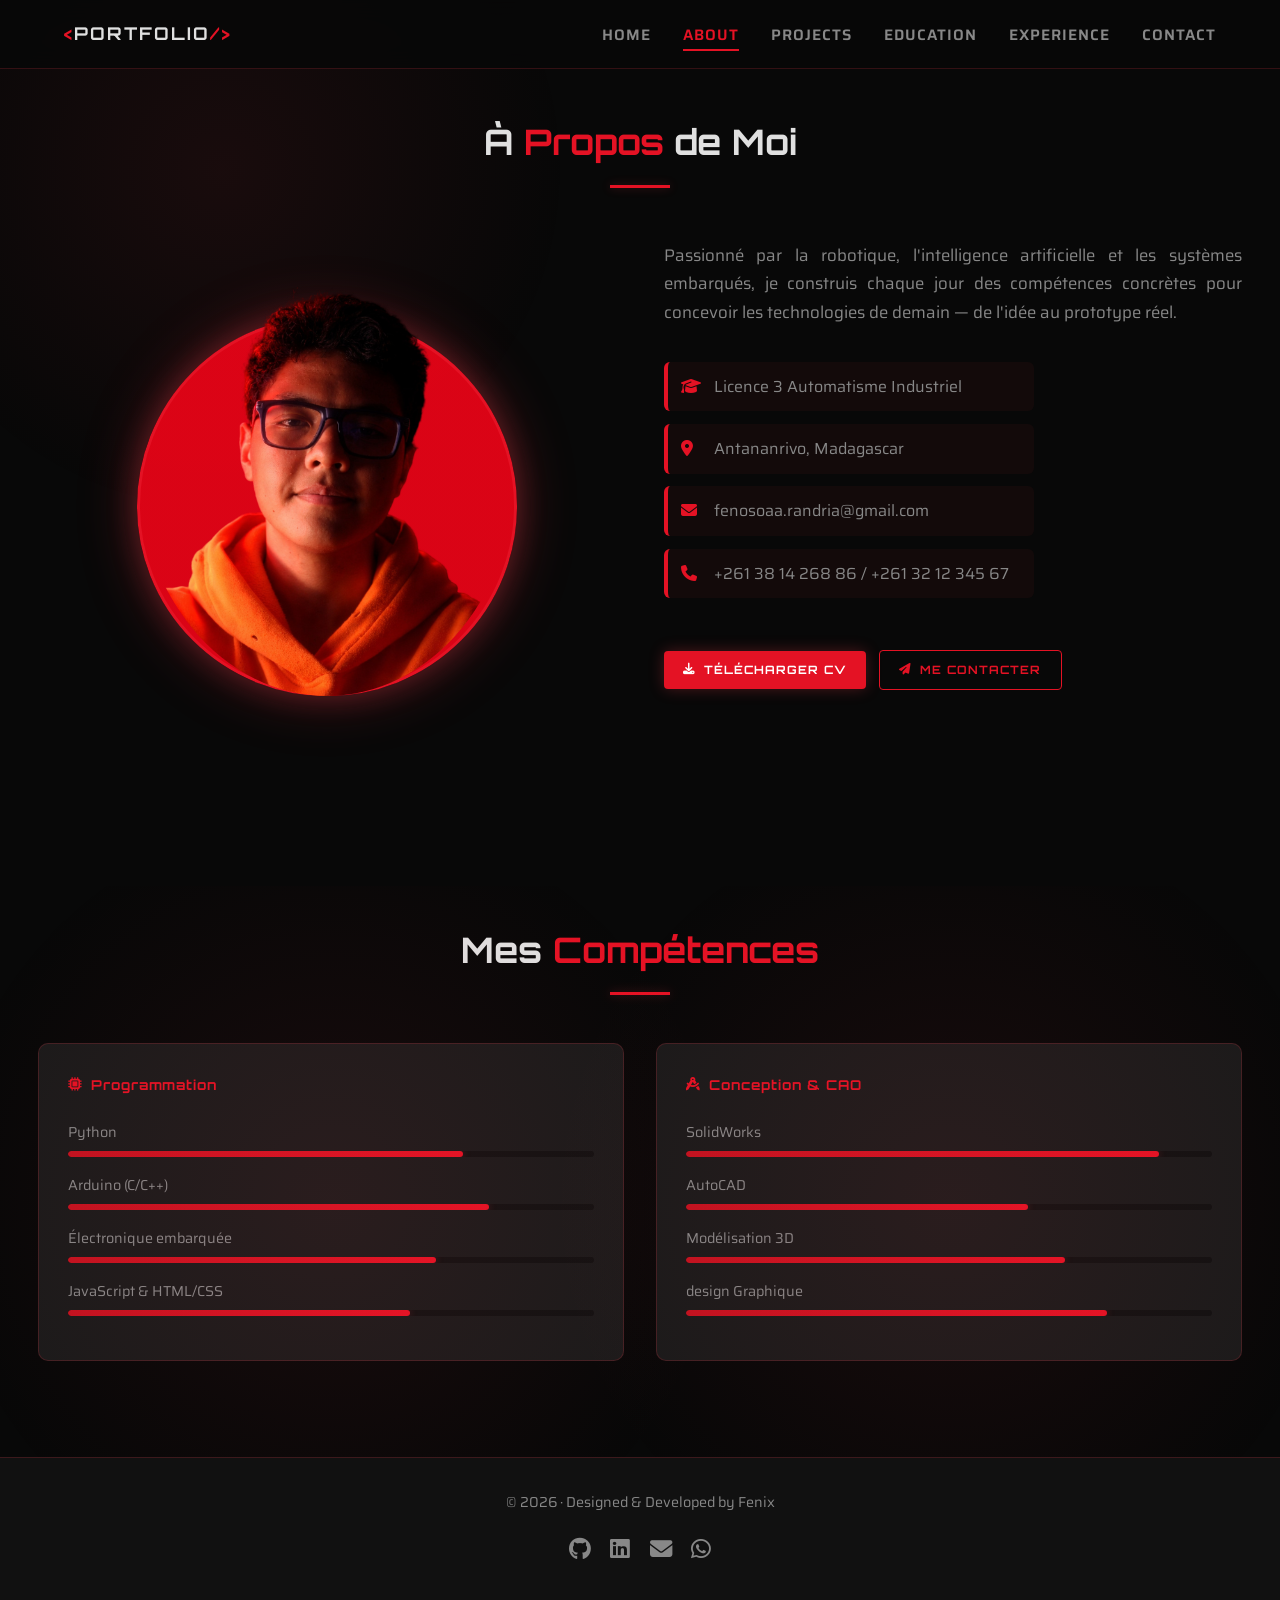
==== commit 13262490: "Add files via upload" ====
--- a/about.html
+++ b/about.html
@@ -1,153 +1,153 @@
-<!DOCTYPE html>
-<html lang="fr">
-<head>
-  <meta charset="UTF-8" />
-  <meta name="viewport" content="width=device-width, initial-scale=1.0" />
-  <title>À Propos | Fenosoa Ny Avo - Portfolio</title>
-
-  <!-- Google Fonts -->
-  <link href="https://fonts.googleapis.com/css2?family=Orbitron:wght@400;700;900&family=Saira:wght@300;400;600;700&display=swap" rel="stylesheet" />
-
-  <!-- Font Awesome (icônes) -->
-  <link rel="stylesheet" href="https://cdnjs.cloudflare.com/ajax/libs/font-awesome/6.5.0/css/all.min.css" />
-
-  <link rel="stylesheet" href="css/style.css" />
-</head>
-<body>
-
-  <!-- ========== NAVBAR ========== -->
-  <nav class="navbar" id="navbar">
-    <div class="nav-logo">
-      <span class="logo-bracket">&lt;</span>PORTFOLIO<span class="logo-bracket">/&gt;</span>
-    </div>
-    <ul class="nav-links" id="nav-links">
-      <li><a href="index.html">Home</a></li>
-      <li><a href="about.html" class="active">About</a></li>
-      <li><a href="projects.html">Projects</a></li>
-      <li><a href="education.html">Education</a></li>
-      <li><a href="experience.html">Experience</a></li>
-      <li><a href="contact.html">Contact</a></li>
-    </ul>
-    <div class="hamburger" id="hamburger">
-      <span></span>
-      <span></span>
-      <span></span>
-    </div>
-  </nav>
-
-  <!-- ========== ABOUT SECTION ========== -->
-  <section class="section" id="about" style="padding-top: 5rem;">
-    <div class="container">
-     <h2 class="section-title" >À <span class="red">Propos</span> de Moi</h2>
-      <div class="about-grid">
-        <!-- ABOUT TEXT -->
-        <div class="about-text">
-          <p>
-            Passionné par la robotique, l'intelligence artificielle et les systèmes embarqués,
-            je construis chaque jour des compétences concrètes pour concevoir les technologies
-            de demain — de l'idée au prototype réel.
-          </p>
-
-          <!-- INFO ITEMS -->
-          <div class="about-info">
-            <div class="info-item">
-              <i class="fas fa-graduation-cap"></i>
-              <span><strong></strong> Licence 3 Automatisme Industriel </span>
-            </div>
-            <div class="info-item">
-              <i class="fas fa-map-marker-alt"></i>
-              <span><strong></strong> Antananrivo, Madagascar</span>
-            </div>
-            <div class="info-item">
-              <i class="fas fa-envelope"></i>
-              <span><strong></strong> fenosoaa.randria@gmail.com</span>
-            </div>
-            <div class="info-item">
-              <i class="fas fa-phone"></i>
-              <span><strong></strong> +261 38 14 268 86 / +261 32 12 345 67</span>
-            </div>
-          </div>
-
-          <!-- BUTTONS -->
-          <div class="about-buttons">
-            <a href="assets/cv/cv.pdf" class="btn btn-primary" download>
-              <i class="fas fa-download"></i> Télécharger CV
-            </a>
-            <a href="contact.html" class="btn btn-outline">
-              <i class="fas fa-paper-plane"></i> Me Contacter
-            </a>
-          </div>
-        </div>
-
-        <!-- ABOUT PHOTO -->
-        <div class="about-photo">
-          <img src="assets/img/photo2.png" alt="Fenosoa Ny Avo" />
-        </div>
-      </div>
-    </div>
-  </section>
-
-  <!-- ========== SKILLS SECTION ========== -->
-  <section class="section">
-    <div class="container">
-      <h2 class="section-title">Mes <span class="red">Compétences</span></h2>
-      <div class="skills-grid">
-
-        <div class="skill-category">
-          <h3><i class="fas fa-microchip"></i> Programmation</h3>
-          <div class="skill-item">
-            <span>Python</span>
-            <div class="bar"><div class="fill" style="--w:75%"></div></div>
-          </div>
-          <div class="skill-item">
-            <span>Arduino (C/C++)</span>
-            <div class="bar"><div class="fill" style="--w:80%"></div></div>
-          </div>
-          <div class="skill-item">
-            <span>Électronique embarquée</span>
-            <div class="bar"><div class="fill" style="--w:70%"></div></div>
-          </div>
-          <div class="skill-item">
-            <span>JavaScript & HTML/CSS</span>
-            <div class="bar"><div class="fill" style="--w:65%"></div></div>
-          </div>
-        </div>
-
-        <div class="skill-category">
-          <h3><i class="fas fa-drafting-compass"></i> Conception & CAO</h3>
-          <div class="skill-item">
-            <span>SolidWorks</span>
-            <div class="bar"><div class="fill" style="--w:90%"></div></div>
-          </div>
-          <div class="skill-item">
-            <span>AutoCAD</span>
-            <div class="bar"><div class="fill" style="--w:65%"></div></div>
-          </div>
-          <div class="skill-item">
-            <span>Modélisation 3D</span>
-            <div class="bar"><div class="fill" style="--w:72%"></div></div>
-          </div>
-          <div class="skill-item">
-            <span>design Graphique</span>
-            <div class="bar"><div class="fill" style="--w:80%"></div></div>
-          </div>
-        </div>
-
-      </div>
-    </div>
-  </section>
-
-  <!-- ========== FOOTER ========== -->
-  <footer class="footer">
-    <p>&copy; 2026  · Designed & Developed by Fenosoa Ny Avo</p>
-    <div class="footer-links">
-      <a href="https://github.com/Fenosoa-R" target="_blank"><i class="fab fa-github"></i></a>
-      <a href="https://linkedin.com/in/fenosoa-ny-avo-randriamampionona-79b3913aa" target="_blank"><i class="fab fa-linkedin"></i></a>
-      <a href="mailto:fenosoaa.randria@gmail.com"><i class="fas fa-envelope"></i></a>
-      <a href="https://wa.me/261381426886" target="_blank" aria-label="WhatsApp"><i class="fab fa-whatsapp"></i></a>
-    </div>
-  </footer>
-
-  <script src="js/main.js"></script>
-</body>
+<!DOCTYPE html>
+<html lang="fr">
+<head>
+  <meta charset="UTF-8" />
+  <meta name="viewport" content="width=device-width, initial-scale=1.0" />
+  <title>À Propos | Fenosoa Ny Avo - Portfolio</title>
+
+  <!-- Google Fonts -->
+  <link href="https://fonts.googleapis.com/css2?family=Orbitron:wght@400;700;900&family=Saira:wght@300;400;600;700&display=swap" rel="stylesheet" />
+
+  <!-- Font Awesome (icônes) -->
+  <link rel="stylesheet" href="https://cdnjs.cloudflare.com/ajax/libs/font-awesome/6.5.0/css/all.min.css" />
+
+  <link rel="stylesheet" href="css/style.css" />
+</head>
+<body>
+
+  <!-- ========== NAVBAR ========== -->
+  <nav class="navbar" id="navbar">
+    <div class="nav-logo">
+      <span class="logo-bracket">&lt;</span>PORTFOLIO<span class="logo-bracket">/&gt;</span>
+    </div>
+    <ul class="nav-links" id="nav-links">
+      <li><a href="index.html">Home</a></li>
+      <li><a href="about.html" class="active">About</a></li>
+      <li><a href="projects.html">Projects</a></li>
+      <li><a href="education.html">Education</a></li>
+      <li><a href="experience.html">Experience</a></li>
+      <li><a href="contact.html">Contact</a></li>
+    </ul>
+    <div class="hamburger" id="hamburger">
+      <span></span>
+      <span></span>
+      <span></span>
+    </div>
+  </nav>
+
+  <!-- ========== ABOUT SECTION ========== -->
+  <section class="section" id="about" style="padding-top: 5rem;">
+    <div class="container">
+      <h2 class="section-title">À <span class="red">Propos</span> de Moi</h2>
+      <div class="about-grid">
+
+        <!-- PHOTO EN PREMIER -->
+        <div class="about-photo">
+          <img src="assets/img/photo2.png" alt="Fenosoa Ny Avo" />
+        </div>
+
+        <!-- ABOUT TEXT -->
+        <div class="about-text">
+          <p>
+            Passionné par la robotique, l'intelligence artificielle et les systèmes embarqués,
+            je construis chaque jour des compétences concrètes pour concevoir les technologies
+            de demain — de l'idée au prototype réel.
+          </p>
+          <!-- INFO ITEMS -->
+          <div class="about-info">
+            <div class="info-item">
+              <i class="fas fa-graduation-cap"></i>
+              <span><strong></strong> Licence 3 Automatisme Industriel </span>
+            </div>
+            <div class="info-item">
+              <i class="fas fa-map-marker-alt"></i>
+              <span><strong></strong> Antananrivo, Madagascar</span>
+            </div>
+            <div class="info-item">
+              <i class="fas fa-envelope"></i>
+              <span><strong></strong> fenosoaa.randria@gmail.com</span>
+            </div>
+            <div class="info-item">
+              <i class="fas fa-phone"></i>
+              <span><strong></strong> +261 38 14 268 86 / +261 32 12 345 67</span>
+            </div>
+          </div>
+          <!-- BUTTONS -->
+          <div class="about-buttons">
+            <a href="assets/cv/cv.pdf" class="btn btn-primary" download>
+              <i class="fas fa-download"></i> Télécharger CV
+            </a>
+            <a href="contact.html" class="btn btn-outline">
+              <i class="fas fa-paper-plane"></i> Me Contacter
+            </a>
+          </div>
+        </div>
+
+      </div>
+    </div>
+  </section>
+
+  <!-- ========== SKILLS SECTION ========== -->
+  <section class="section">
+    <div class="container">
+      <h2 class="section-title">Mes <span class="red">Compétences</span></h2>
+      <div class="skills-grid">
+
+        <div class="skill-category">
+          <h3><i class="fas fa-microchip"></i> Programmation</h3>
+          <div class="skill-item">
+            <span>Python</span>
+            <div class="bar"><div class="fill" style="--w:75%"></div></div>
+          </div>
+          <div class="skill-item">
+            <span>Arduino (C/C++)</span>
+            <div class="bar"><div class="fill" style="--w:80%"></div></div>
+          </div>
+          <div class="skill-item">
+            <span>Électronique embarquée</span>
+            <div class="bar"><div class="fill" style="--w:70%"></div></div>
+          </div>
+          <div class="skill-item">
+            <span>JavaScript & HTML/CSS</span>
+            <div class="bar"><div class="fill" style="--w:65%"></div></div>
+          </div>
+        </div>
+
+        <div class="skill-category">
+          <h3><i class="fas fa-drafting-compass"></i> Conception & CAO</h3>
+          <div class="skill-item">
+            <span>SolidWorks</span>
+            <div class="bar"><div class="fill" style="--w:90%"></div></div>
+          </div>
+          <div class="skill-item">
+            <span>AutoCAD</span>
+            <div class="bar"><div class="fill" style="--w:65%"></div></div>
+          </div>
+          <div class="skill-item">
+            <span>Modélisation 3D</span>
+            <div class="bar"><div class="fill" style="--w:72%"></div></div>
+          </div>
+          <div class="skill-item">
+            <span>design Graphique</span>
+            <div class="bar"><div class="fill" style="--w:80%"></div></div>
+          </div>
+        </div>
+
+      </div>
+    </div>
+  </section>
+
+  <!-- ========== FOOTER ========== -->
+  <footer class="footer">
+    <p>&copy; 2026  · Designed & Developed by Fenix</p>
+    <div class="footer-links">
+      <a href="https://github.com/Fenosoa-R" target="_blank"><i class="fab fa-github"></i></a>
+      <a href="https://linkedin.com/in/fenosoa-ny-avo-randriamampionona-79b3913aa" target="_blank"><i class="fab fa-linkedin"></i></a>
+      <a href="mailto:fenosoaa.randria@gmail.com"><i class="fas fa-envelope"></i></a>
+      <a href="https://wa.me/261381426886" target="_blank" aria-label="WhatsApp"><i class="fab fa-whatsapp"></i></a>
+    </div>
+  </footer>
+
+  <script src="js/main.js"></script>
+</body>
 </html>
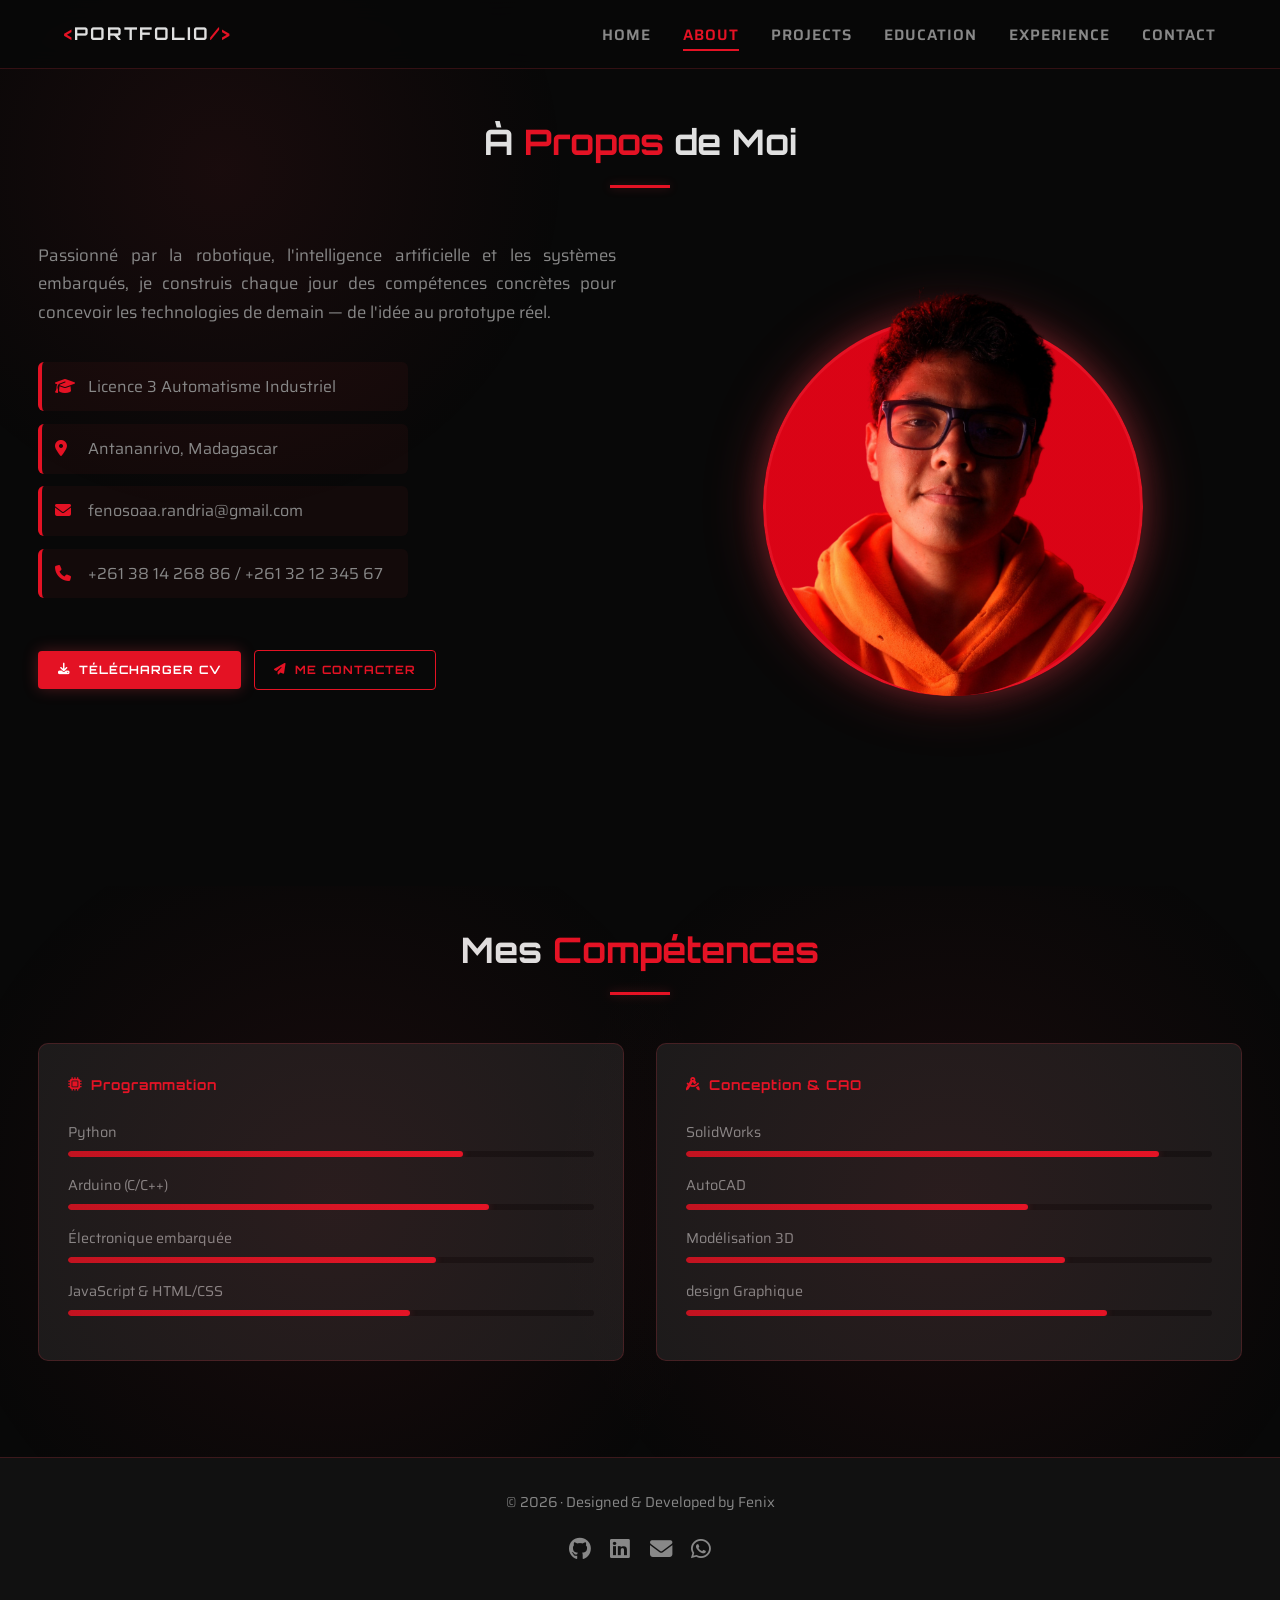
==== commit 0a6c670f: "Update about.html" ====
--- a/about.html
+++ b/about.html
@@ -150,4 +150,4 @@
 
   <script src="js/main.js"></script>
 </body>
-</html>+</html>
--- a/css/style.css
+++ b/css/style.css
@@ -24,7 +24,10 @@
   --font-body: 'Saira', sans-serif;
 }
 
-html { scroll-behavior: smooth; }
+html {
+  scroll-behavior: smooth;
+  overflow-x: hidden;
+}
 
 body {
   background-color: var(--bg);
@@ -49,6 +52,20 @@
 
 .red { color: var(--red); }
 
+body {
+  min-height: 100vh;
+  display: flex;
+  flex-direction: column;
+}
+
+.section {
+  flex: 1;  /* ← la section prend tout l'espace disponible */
+}
+
+.footer {
+  margin-top: auto;  /* ← footer colle toujours en bas */
+}
+
 /* ========== 2. SCROLLBAR ========== */
 ::-webkit-scrollbar { width: 6px; }
 ::-webkit-scrollbar-track { background: var(--bg); }
@@ -334,6 +351,9 @@
   min-height: 450px;
 }
 
+.hero-content { order: 1; }
+.hero-photo   { order: 2; }
+
 .photo-ring {
   position: relative;
   width: 420px;
@@ -722,6 +742,10 @@
 }
 
 /* About Photo */
+
+.about-text  { order: 1; }
+.about-photo { order: 2; }
+
 .about-photo {
   display: flex;
   justify-content: center;
@@ -1716,6 +1740,7 @@
   scroll-margin-top: 120px;
 }
 
+
 /* ========== 24. RESPONSIVE - DESKTOP TO TABLET (max-width: 900px) ========== */
 @media (max-width: 900px) {
   /* Navigation */
@@ -1735,15 +1760,40 @@
     left: 0;
     right: 0;
     bottom: 0;
-    background: rgba(8, 8, 8, 0.97);
-    justify-content: center;
+    background: rgba(8, 8, 8, 0.98);
+    backdrop-filter: blur(15px);
+    justify-content: flex-start;
     align-items: center;
-    gap: 2.5rem;
+    gap: 1rem;
     z-index: 999;
+    overflow-y: auto;
+    padding-top: 100px;
+    padding-bottom: 2rem;
   }
 
   .nav-links a {
-    font-size: 1.2rem;
+    font-size: 1rem;
+    text-decoration: none;
+    color: var(--text-muted);
+    font-family: var(--font-body);
+    font-weight: 600;
+    letter-spacing: 1px;
+    text-transform: uppercase;
+    transition: color 0.3s;
+    position: relative;
+  }
+
+  /* ========== POLICES RÉDUITES ========== */
+  .hero-subtitle {
+    font-size: 0.75rem;
+  }
+
+  .hero-title {
+    font-size: clamp(1.4rem, 3vw, 2.2rem);
+  }
+
+  .hero-desc {
+    font-size: 0.9rem;
   }
 
   /* Hero */
@@ -1752,6 +1802,8 @@
     text-align: center;
     padding-top: 100px;
   }
+  .hero-content { order: 2; }  
+  .hero-photo   { order: 1; }
 
   .hero-buttons {
     justify-content: center;
@@ -1759,6 +1811,17 @@
 
   .hero-socials {
     justify-content: center;
+    display: flex;
+    flex-direction: row;
+    flex-wrap: wrap;
+    gap: 1rem;
+    width: auto;
+  }
+
+  .hero-socials a {
+    width: 45px;
+    height: 45px;
+    flex-shrink: 0;
   }
 
   .hero-photo {
@@ -1798,9 +1861,18 @@
     grid-template-columns: 1fr;
   }
 
+  .about-text  { order: 2; }
+  .about-photo { order: 1; }
+
   .about-photo img {
     width: 280px;
-    height: 280px;
+    height: 340px;           /* ← plus haute que large pour que la tête dépasse */
+    clip-path: ellipse(140px 170px at 50% 60%);  /* ← 60% pousse vers le bas */
+  }
+
+  .about-photo::after {
+    width: 280px;
+    height: 280px;           /* ← cercle reste carré */
   }
 
   .skills-grid {
@@ -1864,6 +1936,331 @@
   #project-3 {
     scroll-margin-top: 120px;
   }
+
+  /* Education mobile */
+  .edu-wrapper {
+    padding-left: 110px;
+    display: flex;
+    flex-direction: column;
+    justify-content: space-between;
+    height: 100%;
+  }
+
+  .edu-line {
+    left: 55px;
+  }
+
+  .edu-ball {
+    left: 47px;
+  }
+
+  .edu-date {
+    left: -5px;
+    width: 55px;
+    font-size: 0.9rem;
+  }
+
+  .edu-item {
+    flex: 1;
+    display: flex;
+    flex-direction: column;
+    justify-content: center;
+    padding: 2rem 1.5rem;
+    margin-bottom: 0;
+    max-width: 95%;
+    margin-left: 0;
+    margin-right: 0;
+  }
+
+  .edu-item h3 {
+    font-size: 1rem;
+    line-height: 1.3;
+  }
+
+  .edu-item p {
+    font-size: 0.82rem;
+  }
+
+  /* Experience mobile */
+  .exp-timeline {
+    grid-template-columns: 1fr;  /* ← une colonne au lieu de deux */
+  }
+
+  .exp-timeline .timeline-content h3 {
+    font-size: 0.95rem;
+  }
+
+  .exp-timeline .timeline-content p {
+    font-size: 0.85rem;
+  }
+
+  .timeline-date {
+    font-size: 0.75rem;
+  }
+
+  .exp-header {
+    gap: 0.7rem;
+  }
+
+  /* Contact mobile */
+  .contact-grid {
+    display: grid;           /* ← garde grid au lieu de flex */
+    grid-template-columns: 1fr;
+    grid-template-rows: auto auto;
+  }
+
+  .contact-form {
+    order: 1;  /* ← formulaire en premier */
+  }
+
+  .contact-info {
+    order: 2;  /* ← infos en dessous */
+  }
+  .contact-item h4 {
+  display: none;
+  }
+
+  .contact-info {
+    align-items: center;
+  }
+
+  .contact-item {
+    width: auto;
+    min-width: 220px;        /* ← largeur fixe pour aligner */
+    justify-content: flex-start;
+  }
+
+  .contact-item i {
+    width: 25px;             /* ← largeur fixe pour l'icône */
+    text-align: center;
+    flex-shrink: 0;
+  }
+
+  /* ===== RÉDUCTION GLOBALE DES BLOCS ET POLICES ===== */
+
+/* Tous les blocks/cards */
+.interest-card,
+.project-card,
+.certificate-card,
+.skill-category,
+.timeline-content,
+.project-detail,
+.faq-item,
+.cta-box {
+  padding: 1rem;
+}
+
+/* Titres dans les blocs */
+.interest-card h3,
+.project-card h3,
+.certificate-card h3,
+.skill-category h3,
+.faq-item h3 {
+  font-size: 0.85rem;
+}
+
+/* Textes dans les blocs */
+.interest-card p,
+.project-card p,
+.certificate-card p,
+.skill-category p,
+.faq-item p,
+.timeline-content p {
+  font-size: 0.82rem;
+}
+
+/* Tags */
+.interest-tags span,
+.project-tags span,
+.tech-tag {
+  font-size: 0.68rem;
+  padding: 0.2rem 0.5rem;
+}
+
+/* CTA box */
+.cta-box h2 {
+  font-size: 1rem;
+}
+
+.cta-box p {
+  font-size: 0.85rem;
+}
+
+/* Stats */
+.stats-grid {
+  padding: 1.5rem 0 !important;  /* ← réduit le padding */
+  gap: 1rem;
+}
+
+.stat-number {
+  font-size: 1.8rem;  /* ← réduit de 2.5rem */
+}
+
+.stat-label {
+  font-size: 0.72rem;  /* ← réduit */
+  letter-spacing: 0.5px;
+}
+
+.stat-item {
+  gap: 0.4rem;  /* ← réduit l'espace entre nombre et label */
+}
+
+/* About info items */
+.about-info {
+  max-width: 100%;
+  gap: 0.5rem;
+}
+
+.info-item {
+  padding: 0.5rem 0.8rem;
+  font-size: 0.78rem;
+  gap: 0.6rem;
+}
+
+.info-item i {
+  font-size: 0.85rem;
+  width: 16px;
+}
+
+.info-item span {
+  font-size: 0.78rem;
+  line-height: 1.4;
+}
+
+/* Skills */
+.skill-category {
+  padding: 1.2rem;
+}
+
+.skill-category h3 {
+  font-size: 0.78rem;
+  margin-bottom: 1rem;
+}
+
+.skill-item {
+  margin-bottom: 0.7rem;
+}
+
+.skill-item span {
+  font-size: 0.78rem;
+  margin-bottom: 0.3rem;
+}
+
+.bar {
+  height: 5px;
+}
+/* Projects cards */
+.project-card {
+  padding: 1.2rem;
+  gap: 0.6rem;
+}
+
+.project-icon {
+  font-size: 1.8rem;
+  margin-bottom: 0.3rem;
+}
+
+.project-card h3 {
+  font-size: 0.82rem;
+}
+
+.project-card p {
+  font-size: 0.78rem;
+}
+
+.project-tags span {
+  font-size: 0.65rem;
+  padding: 0.15rem 0.5rem;
+}
+
+.btn-sm {
+  font-size: 0.68rem;
+  padding: 0.4rem 0.9rem;
+}
+/* Project details */
+.project-detail {
+  padding: 1.2rem;
+}
+
+.detail-header {
+  gap: 1rem;
+  margin-bottom: 1.2rem;
+  padding-bottom: 1rem;
+}
+
+.detail-icon {
+  font-size: 2rem;
+  min-width: 45px;
+}
+
+.detail-title h3 {
+  font-size: 0.88rem;
+}
+
+.detail-date {
+  font-size: 0.75rem;
+}
+
+.detail-text h4 {
+  font-size: 0.78rem;
+  margin-top: 1rem;
+  margin-bottom: 0.5rem;
+}
+
+.detail-text p {
+  font-size: 0.78rem;
+  line-height: 1.6;
+}
+
+.tech-tag {
+  font-size: 0.65rem;
+  padding: 0.2rem 0.6rem;
+}
+
+.detail-photos-label {
+  font-size: 0.72rem;
+}
+/* Experience details */
+.timeline-content {
+  padding: 1rem;
+}
+
+.exp-header {
+  gap: 0.6rem;
+  margin-bottom: 0.8rem;
+}
+
+.exp-logo {
+  width: 45px;
+  height: 45px;
+}
+
+.exp-header h3 {
+  font-size: 0.82rem;
+}
+
+.exp-header p {
+  font-size: 0.75rem;
+}
+
+.timeline-content > p {
+  font-size: 0.78rem;
+  line-height: 1.5;
+}
+
+.exp-certificate {
+  padding: 0.6rem 0.8rem;
+  margin-top: 0.8rem;
+}
+
+.exp-certificate-label {
+  font-size: 0.68rem;
+}
+
+.exp-certificate-info i {
+  font-size: 1rem;
+}
+    
 }
 
 /* ========== 25. RESPONSIVE - TABLET TO MOBILE (max-width: 600px) ========== */
@@ -1895,13 +2292,15 @@
   }
 
   .hero-socials {
-    flex-direction: column;
-    width: 100%;
+    flex-direction: row;
+    flex-wrap: wrap;
+    justify-content: center;
+    width: auto;
   }
 
   .hero-socials a {
-    width: 100%;
-    justify-content: center;
+    width: 45px;
+    height: 45px;
   }
 
   /* Grids */
@@ -1938,8 +2337,14 @@
 
   /* About */
   .about-photo img {
-    width: 200px;
-    height: 200px;
+    width: 220px;
+    height: 270px;
+    clip-path: ellipse(110px 135px at 50% 60%);
+  }
+
+  .about-photo::after {
+    width: 220px;
+    height: 220px;
   }
 
   .about-text p {
@@ -2027,4 +2432,101 @@
   #project-3 {
     scroll-margin-top: 100px;
   }
-}
+
+  /* Education mobile petit écran */
+  .edu-wrapper {
+    padding-left: 110px;  /* ← même que 900px */
+  }
+
+  .edu-line {
+    left: 55px;  /* ← même que 900px */
+  }
+
+  .edu-ball {
+    left: 47px;  /* ← même que 900px */
+  }
+
+  .edu-date {
+    left: -5px;   /* ← même que 900px */
+    width: 50px;
+    font-size: 0.8rem;
+  }
+
+  .edu-item {
+    max-width: 95%;
+    margin-left: 0;
+    margin-right: 0;
+  }
+
+  .edu-item h3 {
+    font-size: 1rem;
+    line-height: 1.3;
+  }
+
+  .edu-item p {
+    font-size: 0.75rem;
+  }
+
+  .stat-number {
+    font-size: 1.5rem;
+  }
+
+  .stat-label {
+    font-size: 0.65rem;
+  }
+
+  .skill-category {
+  padding: 1rem;
+  }
+
+  .skill-category h3 {
+    font-size: 0.72rem;
+  }
+
+  .skill-item span {
+    font-size: 0.72rem;
+  }
+
+  .bar {
+    height: 4px;
+  }
+  .project-card {
+  padding: 1rem;
+  }
+
+  .project-icon {
+    font-size: 1.5rem;
+  }
+
+  .project-card h3 {
+    font-size: 0.78rem;
+  }
+
+  .project-card p {
+    font-size: 0.72rem;
+  }
+  .detail-title h3 {
+  font-size: 0.80rem;
+  }
+
+  .detail-text p {
+    font-size: 0.72rem;
+  }
+
+  .tech-tag {
+    font-size: 0.60rem;
+  }
+  .exp-header h3 {
+  font-size: 0.75rem;
+  }
+
+  .exp-header p {
+    font-size: 0.68rem;
+  }
+
+  .timeline-content > p {
+    font-size: 0.72rem;
+  }
+      
+
+}
